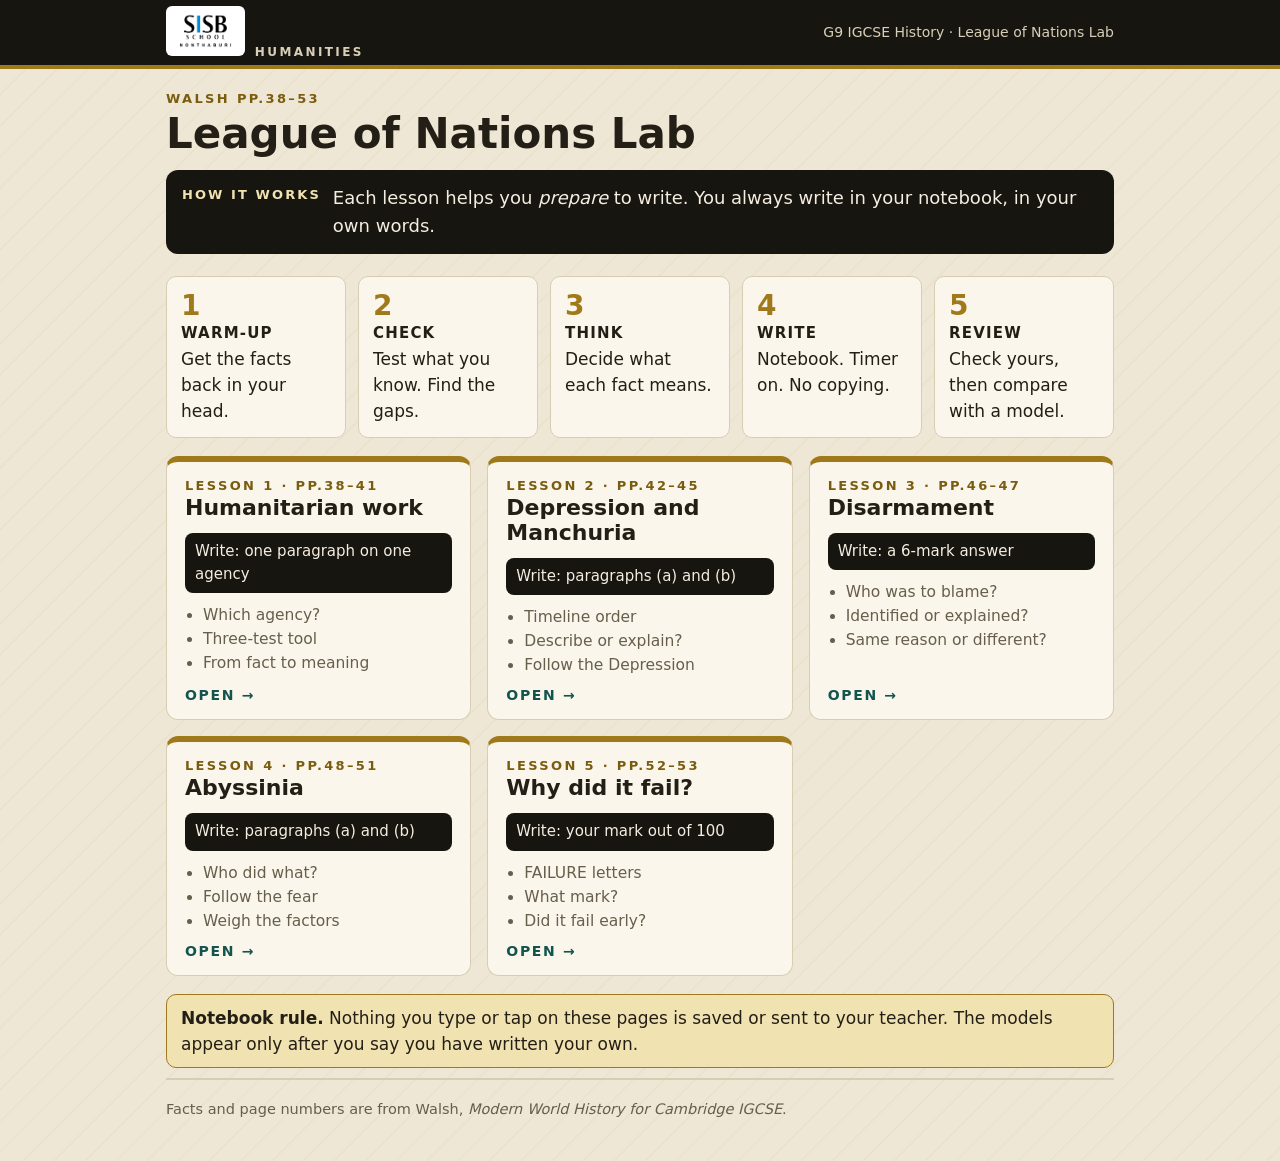
==== index.html @ 18c894b1 "Add League of Nations Lab: hub and five lesson pages Co-Authored-By: Claude Sonnet 5.5 <noreply@anth" ====
<!doctype html>
<html lang="en"><head><meta charset="utf-8"><meta name="viewport" content="width=device-width,initial-scale=1">
<title>League of Nations Lab · G9 IGCSE History</title>
<link rel="stylesheet" href="assets/style.css"></head>
<body>
<header class="top"><div class="wrap"><a class="brand" href="index.html"><img class="logo" src="assets/sisb-logo.png" alt="SISB School"><span class="sub">Humanities</span></a><div class="crumb">G9 IGCSE History · League of Nations Lab</div></div></header>
<main class="wrap">
 <div class="hero"><div class="kicker">Walsh pp.38–53</div><h1>League of Nations Lab</h1>
  <div class="target"><b>How it works</b><span>Each lesson helps you <em>prepare</em> to write. You always write in your notebook, in your own words.</span></div></div>
 <ol class="flow">
  <li><b>Warm-up</b>Get the facts back in your head.</li>
  <li><b>Check</b>Test what you know. Find the gaps.</li>
  <li><b>Think</b>Decide what each fact means.</li>
  <li><b>Write</b>Notebook. Timer on. No copying.</li>
  <li><b>Review</b>Check yours, then compare with a model.</li>
 </ol>
 <div class="hub-grid">
  <a class="lcard" href="lesson1.html"><span class="ln">Lesson 1 · pp.38–41</span><h3>Humanitarian work</h3><div class="wr">Write: one paragraph on one agency</div><ul><li>Which agency?</li><li>Three-test tool</li><li>From fact to meaning</li></ul><span class="go">Open →</span></a>
  <a class="lcard" href="lesson2.html"><span class="ln">Lesson 2 · pp.42–45</span><h3>Depression and Manchuria</h3><div class="wr">Write: paragraphs (a) and (b)</div><ul><li>Timeline order</li><li>Describe or explain?</li><li>Follow the Depression</li></ul><span class="go">Open →</span></a>
  <a class="lcard" href="lesson3.html"><span class="ln">Lesson 3 · pp.46–47</span><h3>Disarmament</h3><div class="wr">Write: a 6-mark answer</div><ul><li>Who was to blame?</li><li>Identified or explained?</li><li>Same reason or different?</li></ul><span class="go">Open →</span></a>
  <a class="lcard" href="lesson4.html"><span class="ln">Lesson 4 · pp.48–51</span><h3>Abyssinia</h3><div class="wr">Write: paragraphs (a) and (b)</div><ul><li>Who did what?</li><li>Follow the fear</li><li>Weigh the factors</li></ul><span class="go">Open →</span></a>
  <a class="lcard" href="lesson5.html"><span class="ln">Lesson 5 · pp.52–53</span><h3>Why did it fail?</h3><div class="wr">Write: your mark out of 100</div><ul><li>FAILURE letters</li><li>What mark?</li><li>Did it fail early?</li></ul><span class="go">Open →</span></a>
 </div>
 <div class="info warn"><b>Notebook rule.</b> Nothing you type or tap on these pages is saved or sent to your teacher. The models appear only after you say you have written your own.</div>
 <div class="foot">Facts and page numbers are from Walsh, <i>Modern World History for Cambridge IGCSE</i>.</div>
</main></body></html>
---- assets/style.css ----
/* G9 IGCSE History · League of Nations Lab
   Interwar Deco palette: lacquer, verdigris, brass, oxblood on warm stone paper. */
:root{
  --stone:#efe7d6; --paper:#faf6ec; --lacquer:#17150f; --ink:#241f16; --muted:#675e4b;
  --teal:#1b756d; --teal-d:#12544e; --teal-l:#d7ece8;
  --brass:#a07a1a; --brass-d:#7a5c0e; --brass-l:#f1e2b1;
  --ox:#7b1e22; --ox-l:#f4dcd8;
  --ok:#1d7a3b; --ok-l:#d9efdf; --bad:#a3271d; --bad-l:#f6dbd7;
  --line:#d8cdb4; --r:12px;
  --display:"Josefin Sans","Trebuchet MS",system-ui,sans-serif;
  --body:"Lato","Segoe UI",system-ui,-apple-system,Arial,sans-serif;
}
*{box-sizing:border-box}
html{-webkit-text-size-adjust:100%}
body{margin:0;font:17px/1.55 var(--body);color:var(--ink);background:var(--stone);
  background-image:repeating-linear-gradient(135deg,rgba(160,122,26,.045) 0 2px,transparent 2px 22px)}
.wrap{max-width:980px;margin:0 auto;padding:0 16px}
a{color:var(--teal-d)}
h1,h2,h3{font-family:var(--display);line-height:1.15;margin:0 0 .4em}
button{font:inherit;color:inherit;cursor:pointer}
button:focus-visible,a:focus-visible,input:focus-visible,summary:focus-visible{outline:3px solid var(--brass);outline-offset:2px}

/* header */
.top{background:var(--lacquer);color:#f4ede1;border-bottom:4px solid var(--brass)}
.top .wrap{display:flex;align-items:center;gap:16px;min-height:54px;flex-wrap:wrap;padding-top:6px;padding-bottom:6px}
.brand{display:flex;align-items:baseline;gap:10px;text-decoration:none;color:inherit}
.sisb{font:900 26px/1 "Lato",sans-serif;color:#008BCC;letter-spacing:.01em}
.brand .sub{font:700 12px var(--display);letter-spacing:.2em;text-transform:uppercase;color:#d9cfb8}
.crumb{margin-left:auto;font-size:14px;color:#d9cfb8}
.crumb a{color:#f1e2b1}

/* hero */
.hero{padding:22px 0 8px}
.kicker{font:700 13px var(--display);letter-spacing:.18em;text-transform:uppercase;color:var(--brass-d)}
.hero h1{font-size:clamp(28px,5vw,42px);margin:.1em 0 .25em}
.target{display:flex;gap:12px;align-items:flex-start;background:var(--lacquer);color:#f4ede1;border-radius:var(--r);padding:14px 16px;margin:12px 0 0}
.target b{font:700 13px var(--display);letter-spacing:.16em;text-transform:uppercase;color:var(--brass-l);white-space:nowrap;padding-top:3px}
.target span{font-size:18px}

/* wire ticker */
.ticker{display:flex;align-items:stretch;border-top:1px solid rgba(23,21,15,.25);border-bottom:1px solid rgba(23,21,15,.25);margin:14px 0 6px;height:50px;overflow:hidden;background:var(--paper)}
.ticker .lab{flex:none;display:flex;align-items:center;padding:0 12px;background:var(--brass);color:var(--lacquer);font:700 13px var(--display);letter-spacing:.14em;text-transform:uppercase}
.ticker .win{flex:1;min-width:0;overflow:hidden;display:flex;align-items:center;-webkit-mask-image:linear-gradient(90deg,transparent,#000 22px,#000 calc(100% - 22px),transparent);mask-image:linear-gradient(90deg,transparent,#000 22px,#000 calc(100% - 22px),transparent)}
.ticker .track{display:inline-block;white-space:nowrap;font-size:15px;color:var(--ink);will-change:transform}
.ticker .track b{font-weight:900;margin-right:6px;color:var(--ox)}
.ticker .sep{color:var(--brass);margin:0 16px}
@media (prefers-reduced-motion:no-preference){.ticker .track{animation:tick var(--dur,120s) linear infinite}.ticker:hover .track{animation-play-state:paused}}
@media (prefers-reduced-motion:reduce){.ticker .win{overflow-x:auto}}
@keyframes tick{to{transform:translateX(-50%)}}

/* tabs */
.tabs{position:sticky;top:0;z-index:5;background:var(--stone);border-bottom:2px solid var(--line);margin:0 -16px;padding:8px 16px 0;display:flex;gap:4px;overflow-x:auto;scrollbar-width:thin}
.tab{flex:none;border:2px solid var(--line);border-bottom:0;background:var(--paper);padding:9px 16px 8px;border-radius:10px 10px 0 0;font:700 15px var(--display);letter-spacing:.06em;text-transform:uppercase;color:var(--muted)}
.tab .n{display:inline-block;min-width:22px;height:22px;line-height:22px;text-align:center;border-radius:11px;background:var(--line);color:var(--ink);margin-right:7px;font-size:13px}
.tab[aria-selected=true]{background:var(--lacquer);border-color:var(--lacquer);color:#f4ede1}
.tab[aria-selected=true] .n{background:var(--brass);color:var(--lacquer)}
.tab.done .n{background:var(--ok);color:#fff}
.panel{padding:18px 0 40px}
.panel[hidden]{display:none}

/* blocks */
.block{background:var(--paper);border:1px solid var(--line);border-left:6px solid var(--brass);border-radius:var(--r);padding:16px 18px 18px;margin:0 0 18px;box-shadow:0 1px 0 rgba(0,0,0,.04)}
.block>h2{font-size:24px;display:flex;align-items:center;gap:10px;flex-wrap:wrap}
.block .done-mark{display:none;font:700 12px var(--display);letter-spacing:.12em;text-transform:uppercase;background:var(--ok);color:#fff;padding:3px 9px;border-radius:99px}
.block.is-done .done-mark{display:inline-block}
.block>.intro{margin:0 0 12px;color:var(--muted)}
.block.theme-teal{border-left-color:var(--teal)}
.block.theme-ox{border-left-color:var(--ox)}
.block.theme-ink{border-left-color:var(--lacquer)}

.btn{display:inline-block;border:2px solid var(--teal);background:var(--teal);color:#fff;border-radius:10px;padding:9px 16px;font-weight:700;text-decoration:none;min-height:44px}
.btn:hover{background:var(--teal-d);border-color:var(--teal-d)}
.btn.alt{background:transparent;color:var(--teal-d)}
.btn.alt:hover{background:var(--teal-l)}
.btn.small{padding:5px 12px;min-height:34px;font-size:15px}
.btn[disabled]{opacity:.45;cursor:not-allowed}
.row{display:flex;gap:10px;flex-wrap:wrap;align-items:center;margin-top:12px}
.prog{font:700 13px var(--display);letter-spacing:.14em;text-transform:uppercase;color:var(--muted);margin-bottom:8px}

/* feedback */
.fb{margin-top:12px;padding:10px 14px;border-radius:10px;border:1px solid var(--line);background:#fff}
.fb.ok{background:var(--ok-l);border-color:#9fd2ae}
.fb.no{background:var(--bad-l);border-color:#e3a8a1}
.fb b.t{display:block;font-family:var(--display);letter-spacing:.06em;text-transform:uppercase;font-size:14px}
.fb.ok b.t{color:var(--ok)} .fb.no b.t{color:var(--bad)}

/* flashcards, prompt, sort cards */
.card{display:block;width:100%;text-align:left;border:2px solid var(--lacquer);background:#fff;border-radius:14px;padding:18px 20px;min-height:150px;position:relative}
.card .tag{position:absolute;top:10px;right:14px;font:700 12px var(--display);letter-spacing:.16em;text-transform:uppercase;color:var(--muted)}
.card .big{font-size:21px;font-weight:700;display:block;padding-right:70px}
.card.flipped{background:var(--teal-l);border-color:var(--teal-d)}
.card.flipped .big{font-weight:400;font-size:19px}
.card.plain{cursor:default;min-height:0}
.card.fact{border-color:var(--brass);background:#fffbea}

/* options */
.opts{display:grid;gap:10px;margin-top:12px}
.opt{border:2px solid var(--line);background:#fff;border-radius:10px;padding:11px 14px;text-align:left;min-height:46px}
.opt:hover:not([disabled]){border-color:var(--teal)}
.opt.right{background:var(--ok-l);border-color:var(--ok)}
.opt.wrong{background:var(--bad-l);border-color:var(--bad)}
.opt[disabled]{cursor:default}
.bins{display:grid;grid-template-columns:repeat(auto-fit,minmax(170px,1fr));gap:10px;margin-top:12px}
.bin{border:2px solid var(--teal);background:#fff;color:var(--teal-d);border-radius:10px;padding:11px 10px;font-weight:700;text-align:center;min-height:50px}
.bin small{display:block;font-weight:400;color:var(--muted)}
.bin:hover:not([disabled]){background:var(--teal-l)}
.bin.right{background:var(--ok-l);border-color:var(--ok);color:var(--ok)}
.bin.wrong{background:var(--bad-l);border-color:var(--bad);color:var(--bad)}
.bin[disabled]{cursor:default}

/* order */
.pool{display:grid;gap:8px;margin-top:10px}
.pool .opt.shake{animation:shake .3s}
@keyframes shake{25%{transform:translateX(-5px)}75%{transform:translateX(5px)}}
.seq{counter-reset:s;list-style:none;margin:0 0 6px;padding:0;display:grid;gap:8px}
.seq li{counter-increment:s;background:var(--ok-l);border:1px solid #9fd2ae;border-radius:10px;padding:9px 12px 9px 46px;position:relative}
.seq li::before{content:counter(s);position:absolute;left:10px;top:8px;width:26px;height:26px;border-radius:50%;background:var(--ok);color:#fff;font:700 14px/26px var(--display);text-align:center}
.seq li small{display:block;color:var(--muted)}

/* chain */
.chain{display:grid;gap:0;margin-top:6px}
.link{background:#fff;border:2px solid var(--lacquer);border-radius:10px;padding:10px 14px}
.link.start{background:var(--lacquer);color:#f4ede1}
.arrow{text-align:center;font-size:20px;line-height:1.1;color:var(--brass);padding:2px 0}

/* weigh, calibrate */
.slider{display:grid;grid-template-columns:minmax(150px,1fr) 2fr 36px;gap:10px;align-items:center;margin:10px 0}
.slider label{font-weight:700}
.slider input[type=range]{width:100%;accent-color:var(--teal);height:28px}
.slider output{font:700 18px var(--display);text-align:right}
.bars{margin-top:14px;display:grid;gap:6px}
.bar{display:grid;grid-template-columns:minmax(150px,1fr) 3fr;gap:10px;align-items:center;font-size:15px}
.bar i{display:block;height:16px;border-radius:8px;background:var(--brass);min-width:3px;transition:width .15s}
.bar.focus i{background:var(--ox)}
.total{font:700 40px var(--display);margin:8px 0 0}
.total small{font-size:18px;color:var(--muted)}
details.facts{margin:6px 0 2px;background:#fff;border:1px solid var(--line);border-radius:10px;padding:8px 12px}
details.facts summary{cursor:pointer;font-weight:700;color:var(--teal-d)}
details.facts ul{margin:8px 0 2px;padding-left:20px}

/* agency test */
.pills{display:flex;gap:8px;flex-wrap:wrap}
.pill{border:2px solid var(--teal);background:#fff;color:var(--teal-d);border-radius:99px;padding:7px 16px;font-weight:700;min-height:50px}
.pill[aria-pressed=true]{background:var(--teal);color:#fff}
.test{border-top:1px dashed var(--line);padding:10px 0}
.test p{margin:0 0 6px}
.rate{display:flex;gap:8px;flex-wrap:wrap}
.rate button{border:2px solid var(--line);background:#fff;border-radius:10px;padding:7px 14px;font-weight:700;min-height:50px}
.rate button[aria-pressed=true]{background:var(--lacquer);color:#f4ede1;border-color:var(--lacquer)}
.readout{margin-top:12px;background:var(--lacquer);color:#f4ede1;border-radius:10px;padding:12px 14px}
.readout b{color:var(--brass-l)}

/* match */
.match{display:grid;grid-template-columns:1fr 1fr;gap:10px;margin-top:10px}
.match .opt{font-size:16px;padding:9px 12px}
.match .opt.sel{border-color:var(--brass);background:var(--brass-l)}
.match .opt.lock{background:var(--ok-l);border-color:var(--ok);cursor:default}

/* brief */
.qbox{background:#fff;border:2px solid var(--lacquer);border-radius:12px;padding:14px 16px;font-size:20px;line-height:1.9}
.qbox .w{border:0;background:var(--brass-l);border-bottom:3px solid var(--brass);padding:1px 6px;border-radius:5px;font:inherit;font-weight:700}
.qbox .w[aria-pressed=true]{background:var(--brass);color:#fff}
.meaning{margin-top:10px;min-height:48px;padding:10px 14px;background:var(--brass-l);border-radius:10px}
.rules{display:grid;grid-template-columns:repeat(auto-fit,minmax(200px,1fr));gap:10px;margin:14px 0 0;padding:0;list-style:none}
.rules li{background:#fff;border:1px solid var(--line);border-radius:10px;padding:9px 12px;font-size:15.5px}
.rules li b{display:block;font:700 12px var(--display);letter-spacing:.14em;text-transform:uppercase;color:var(--teal-d)}
.nudges{margin:10px 0 0;padding:0;list-style:none;display:grid;gap:8px}
.nudges li{background:var(--teal-l);border-left:5px solid var(--teal);padding:8px 12px;border-radius:8px}
.timer{display:flex;gap:10px;align-items:center}
.tm-out{font:700 30px var(--display);min-width:92px;font-variant-numeric:tabular-nums}
.tm-out.up{color:var(--bad)}
.ack{display:flex;gap:10px;align-items:center;margin-top:12px;font-weight:700}
.ack input{width:22px;height:22px;accent-color:var(--teal)}

/* check + model */
.checks{list-style:none;margin:0;padding:0;display:grid;gap:8px}
.checks label{display:flex;gap:12px;align-items:flex-start;background:#fff;border:1px solid var(--line);border-radius:10px;padding:10px 12px;cursor:pointer}
.checks input{width:22px;height:22px;flex:none;accent-color:var(--teal);margin-top:2px}
.band{margin-top:12px;padding:12px 14px;border-radius:10px;background:var(--lacquer);color:#f4ede1}
.band b{color:var(--brass-l);font-family:var(--display);letter-spacing:.06em;text-transform:uppercase}
.lock{background:#fff;border:2px dashed var(--line);border-radius:10px;padding:14px;text-align:center}
.mhead{font:700 13px var(--display);letter-spacing:.16em;text-transform:uppercase;color:var(--muted);margin:12px 0 4px}
.mq{font-weight:700;margin:0 0 8px}
.para{background:#fff;border:1px solid var(--line);border-radius:10px;padding:14px 16px;line-height:1.85}
.para+.para{margin-top:10px}
.sent{border:0;background:transparent;padding:2px 3px;font:inherit;text-align:left;border-radius:5px;cursor:pointer;border-bottom:2px dotted var(--line)}
.sent:hover{background:var(--brass-l)}
.sent.on,.all .sent{border-bottom:3px solid currentColor}
.sent.on.j-p,.all .sent.j-p{background:var(--teal-l);color:var(--teal-d)}
.sent.on.j-e,.all .sent.j-e{background:var(--brass-l);color:var(--brass-d)}
.sent.on.j-x,.all .sent.j-x{background:var(--ox-l);color:var(--ox)}
.sent.on.j-l,.all .sent.j-l{background:#e4e0d6;color:var(--lacquer)}
.sent.on.j-r,.all .sent.j-r{background:var(--teal-l);color:var(--teal-d)}
.sent sup{font:700 10px var(--display);letter-spacing:.1em;text-transform:uppercase;margin-left:3px;display:none}
.all .sent sup,.sent.on sup{display:inline}
.sent .tx{color:var(--ink)}
.notebox{margin-top:10px;min-height:44px;padding:10px 14px;border-radius:10px;background:var(--brass-l)}
.legend{display:flex;gap:8px;flex-wrap:wrap;margin:6px 0}
.legend span{font:700 12px var(--display);letter-spacing:.1em;text-transform:uppercase;padding:3px 9px;border-radius:99px}
.legend .j-p,.legend .j-r{background:var(--teal-l);color:var(--teal-d)}
.legend .j-e{background:var(--brass-l);color:var(--brass-d)}
.legend .j-x{background:var(--ox-l);color:var(--ox)}
.legend .j-l{background:#e4e0d6;color:var(--lacquer)}

/* twin */
.twin{background:#fff;border:2px solid var(--lacquer);border-radius:12px;padding:14px 16px;margin-top:12px}
.twin h3{font-size:19px}
.twin .chg{background:var(--ox-l);border-radius:8px;padding:7px 11px;margin:8px 0;font-size:15.5px}

.info{background:#fff;border:1px solid var(--line);border-radius:10px;padding:10px 14px;margin:0 0 10px}
.info.warn{background:var(--brass-l);border-color:var(--brass)}
.foot{border-top:2px solid var(--line);padding:18px 0 40px;color:var(--muted);font-size:14.5px}

/* hub */
.hub-grid{display:grid;grid-template-columns:repeat(auto-fit,minmax(290px,1fr));gap:16px;margin:18px 0}
.lcard{display:flex;flex-direction:column;background:var(--paper);border:1px solid var(--line);border-top:6px solid var(--brass);border-radius:var(--r);padding:16px 18px;text-decoration:none;color:var(--ink)}
.lcard:hover{border-top-color:var(--teal);box-shadow:0 4px 14px rgba(0,0,0,.12)}
.lcard .ln{font:700 13px var(--display);letter-spacing:.18em;text-transform:uppercase;color:var(--brass-d)}
.lcard h3{font-size:22px;margin:.1em 0 .3em}
.lcard .wr{background:var(--lacquer);color:#f4ede1;border-radius:8px;padding:7px 10px;font-size:15px;margin:6px 0 10px}
.lcard ul{margin:0 0 10px;padding-left:18px;font-size:15.5px;color:var(--muted)}
.lcard .go{margin-top:auto;font:700 14px var(--display);letter-spacing:.12em;text-transform:uppercase;color:var(--teal-d)}
.flow{display:grid;grid-template-columns:repeat(auto-fit,minmax(180px,1fr));gap:12px;margin:14px 0;padding:0;list-style:none;counter-reset:f}
.flow li{counter-increment:f;background:var(--paper);border:1px solid var(--line);border-radius:10px;padding:12px 14px 12px 14px;position:relative}
.flow li::before{content:counter(f);display:block;font:700 28px var(--display);color:var(--brass)}
.flow li b{display:block;font-family:var(--display);text-transform:uppercase;letter-spacing:.08em;font-size:15px}

@media (max-width:640px){
  body{font-size:16px}
  .slider{grid-template-columns:1fr 36px}.slider label{grid-column:1/-1}.slider input{grid-column:1}
  .bar{grid-template-columns:1fr}
  .match{grid-template-columns:1fr}
  .crumb{margin-left:0;width:100%}
  .target{flex-direction:column;gap:4px}
  .block{padding:14px 13px 16px}
  .qbox{font-size:18px}
}
@media print{.tabs,.ticker,.btn,.top{display:none}.panel[hidden]{display:block}}

.brand .logo{height:50px;width:auto;background:#fff;border-radius:6px;padding:3px 8px;display:block}
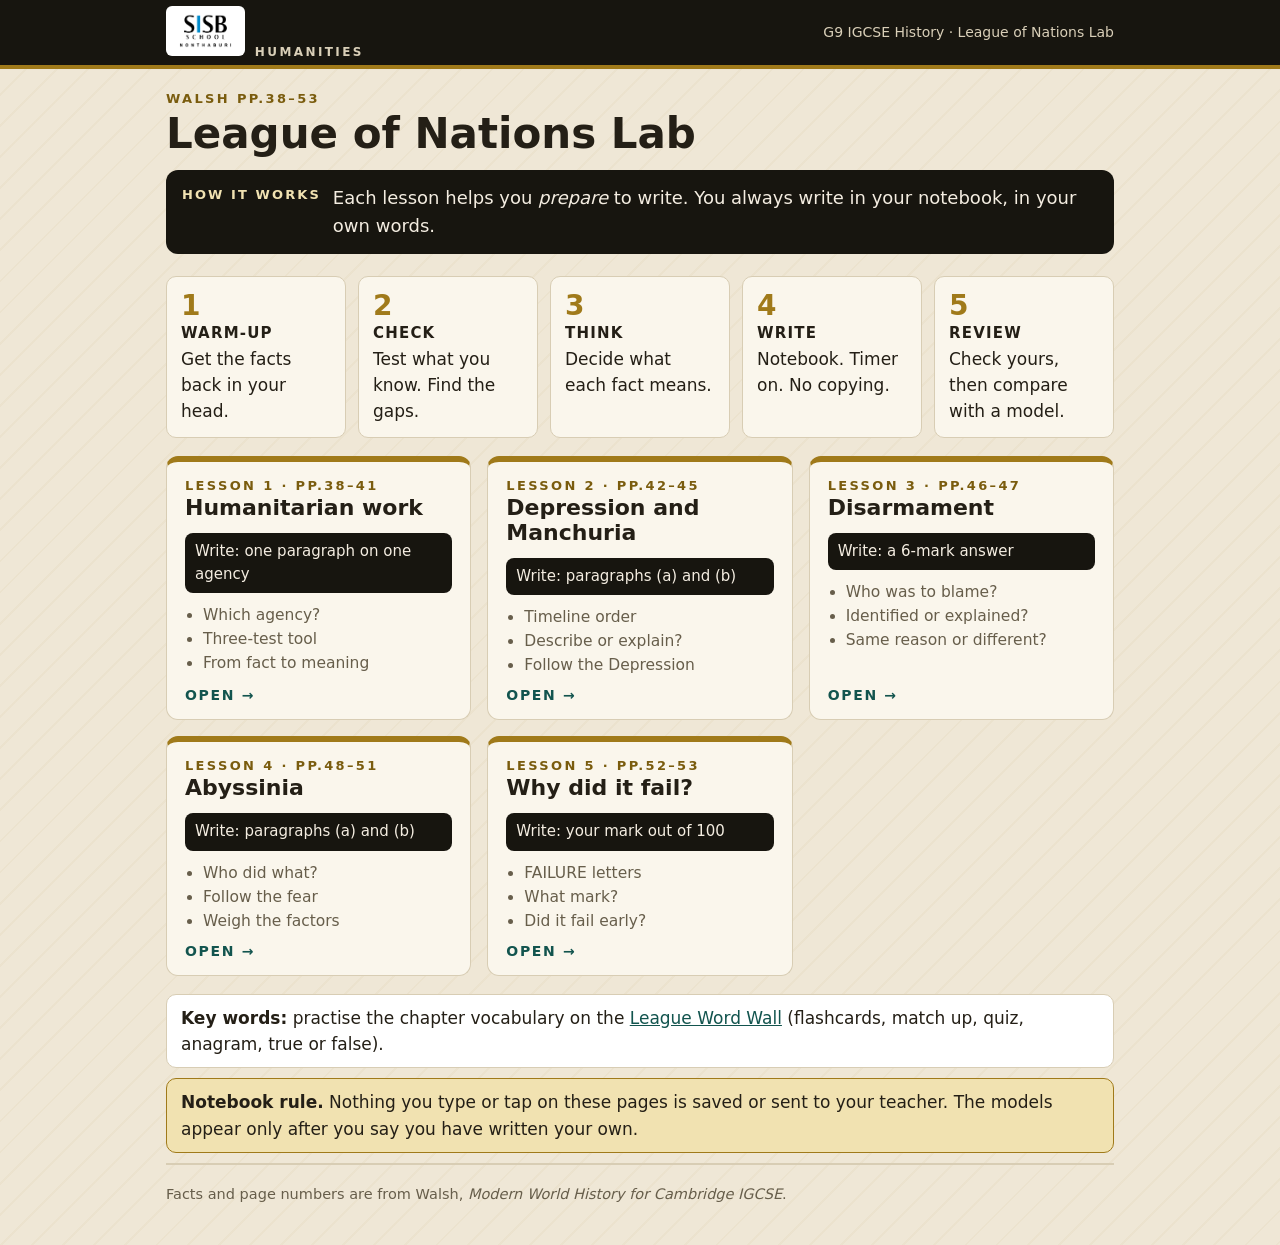
==== commit a6dedd3e: "Add League Word Wall vocab app and link it from the hub Co-Authored-By: Claude Opus 5.5 <noreply@ant" ====
--- a/index.html
+++ b/index.html
@@ -21,6 +21,7 @@
   <a class="lcard" href="lesson4.html"><span class="ln">Lesson 4 · pp.48–51</span><h3>Abyssinia</h3><div class="wr">Write: paragraphs (a) and (b)</div><ul><li>Who did what?</li><li>Follow the fear</li><li>Weigh the factors</li></ul><span class="go">Open →</span></a>
   <a class="lcard" href="lesson5.html"><span class="ln">Lesson 5 · pp.52–53</span><h3>Why did it fail?</h3><div class="wr">Write: your mark out of 100</div><ul><li>FAILURE letters</li><li>What mark?</li><li>Did it fail early?</li></ul><span class="go">Open →</span></a>
  </div>
+ <div class="info"><b>Key words:</b> practise the chapter vocabulary on the <a href="vocab.html">League Word Wall</a> (flashcards, match up, quiz, anagram, true or false).</div>
  <div class="info warn"><b>Notebook rule.</b> Nothing you type or tap on these pages is saved or sent to your teacher. The models appear only after you say you have written your own.</div>
  <div class="foot">Facts and page numbers are from Walsh, <i>Modern World History for Cambridge IGCSE</i>.</div>
 </main></body></html>
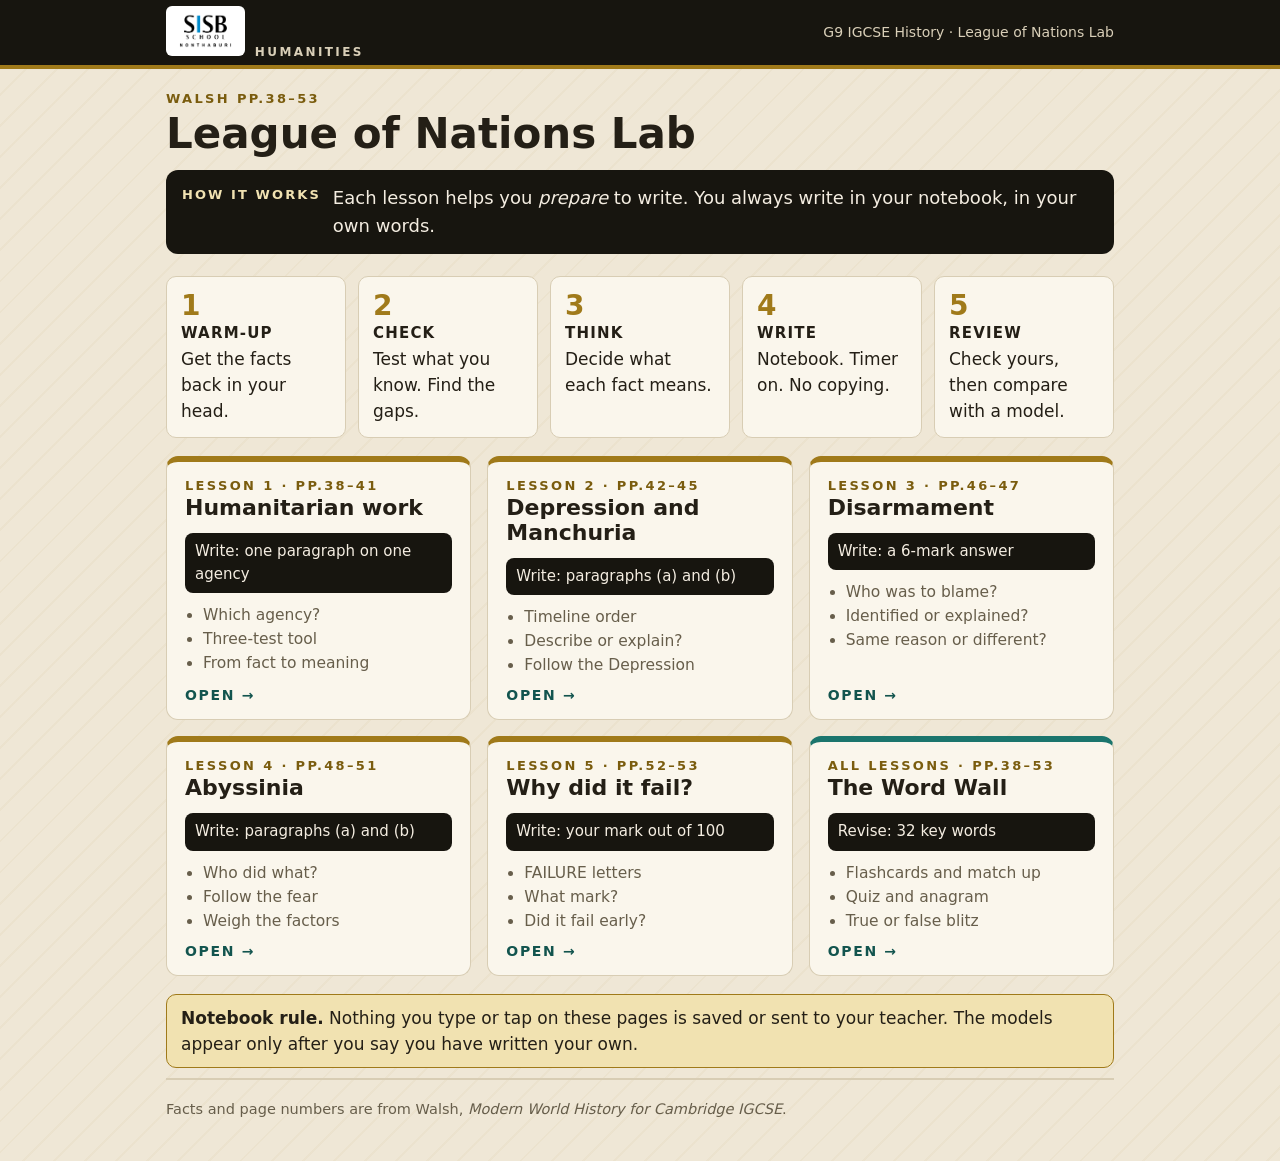
==== commit 60ad5c36: "Restyle Word Wall to match the Lab and add it to the hub grid Co-Authored-By: Claude Opus 5.5 <norep" ====
--- a/index.html
+++ b/index.html
@@ -20,8 +20,8 @@
   <a class="lcard" href="lesson3.html"><span class="ln">Lesson 3 · pp.46–47</span><h3>Disarmament</h3><div class="wr">Write: a 6-mark answer</div><ul><li>Who was to blame?</li><li>Identified or explained?</li><li>Same reason or different?</li></ul><span class="go">Open →</span></a>
   <a class="lcard" href="lesson4.html"><span class="ln">Lesson 4 · pp.48–51</span><h3>Abyssinia</h3><div class="wr">Write: paragraphs (a) and (b)</div><ul><li>Who did what?</li><li>Follow the fear</li><li>Weigh the factors</li></ul><span class="go">Open →</span></a>
   <a class="lcard" href="lesson5.html"><span class="ln">Lesson 5 · pp.52–53</span><h3>Why did it fail?</h3><div class="wr">Write: your mark out of 100</div><ul><li>FAILURE letters</li><li>What mark?</li><li>Did it fail early?</li></ul><span class="go">Open →</span></a>
+  <a class="lcard" href="vocab.html" style="border-top-color:var(--teal)"><span class="ln">All lessons · pp.38–53</span><h3>The Word Wall</h3><div class="wr">Revise: 32 key words</div><ul><li>Flashcards and match up</li><li>Quiz and anagram</li><li>True or false blitz</li></ul><span class="go">Open →</span></a>
  </div>
- <div class="info"><b>Key words:</b> practise the chapter vocabulary on the <a href="vocab.html">League Word Wall</a> (flashcards, match up, quiz, anagram, true or false).</div>
  <div class="info warn"><b>Notebook rule.</b> Nothing you type or tap on these pages is saved or sent to your teacher. The models appear only after you say you have written your own.</div>
  <div class="foot">Facts and page numbers are from Walsh, <i>Modern World History for Cambridge IGCSE</i>.</div>
 </main></body></html>
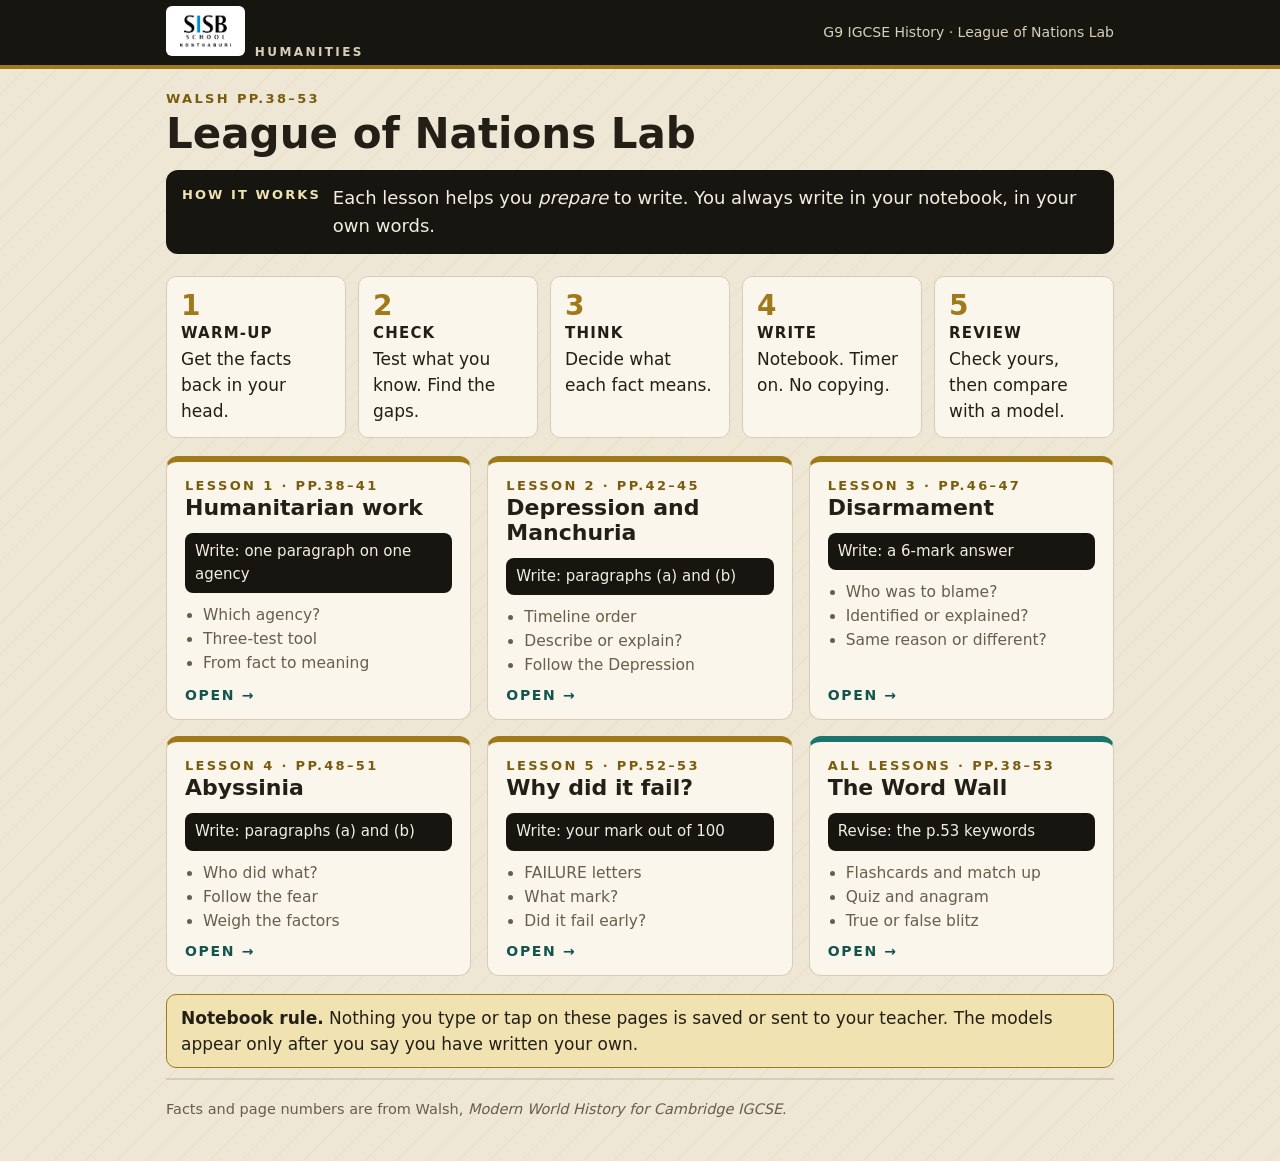
==== commit a177951a: "Lesson 5: textbook wording for 1(c) and a new 10-marker tab; Word Wall: p.53 keywords Co-Authored-By" ====
--- a/index.html
+++ b/index.html
@@ -20,7 +20,7 @@
   <a class="lcard" href="lesson3.html"><span class="ln">Lesson 3 · pp.46–47</span><h3>Disarmament</h3><div class="wr">Write: a 6-mark answer</div><ul><li>Who was to blame?</li><li>Identified or explained?</li><li>Same reason or different?</li></ul><span class="go">Open →</span></a>
   <a class="lcard" href="lesson4.html"><span class="ln">Lesson 4 · pp.48–51</span><h3>Abyssinia</h3><div class="wr">Write: paragraphs (a) and (b)</div><ul><li>Who did what?</li><li>Follow the fear</li><li>Weigh the factors</li></ul><span class="go">Open →</span></a>
   <a class="lcard" href="lesson5.html"><span class="ln">Lesson 5 · pp.52–53</span><h3>Why did it fail?</h3><div class="wr">Write: your mark out of 100</div><ul><li>FAILURE letters</li><li>What mark?</li><li>Did it fail early?</li></ul><span class="go">Open →</span></a>
-  <a class="lcard" href="vocab.html" style="border-top-color:var(--teal)"><span class="ln">All lessons · pp.38–53</span><h3>The Word Wall</h3><div class="wr">Revise: 32 key words</div><ul><li>Flashcards and match up</li><li>Quiz and anagram</li><li>True or false blitz</li></ul><span class="go">Open →</span></a>
+  <a class="lcard" href="vocab.html" style="border-top-color:var(--teal)"><span class="ln">All lessons · pp.38–53</span><h3>The Word Wall</h3><div class="wr">Revise: the p.53 keywords</div><ul><li>Flashcards and match up</li><li>Quiz and anagram</li><li>True or false blitz</li></ul><span class="go">Open →</span></a>
  </div>
  <div class="info warn"><b>Notebook rule.</b> Nothing you type or tap on these pages is saved or sent to your teacher. The models appear only after you say you have written your own.</div>
  <div class="foot">Facts and page numbers are from Walsh, <i>Modern World History for Cambridge IGCSE</i>.</div>
